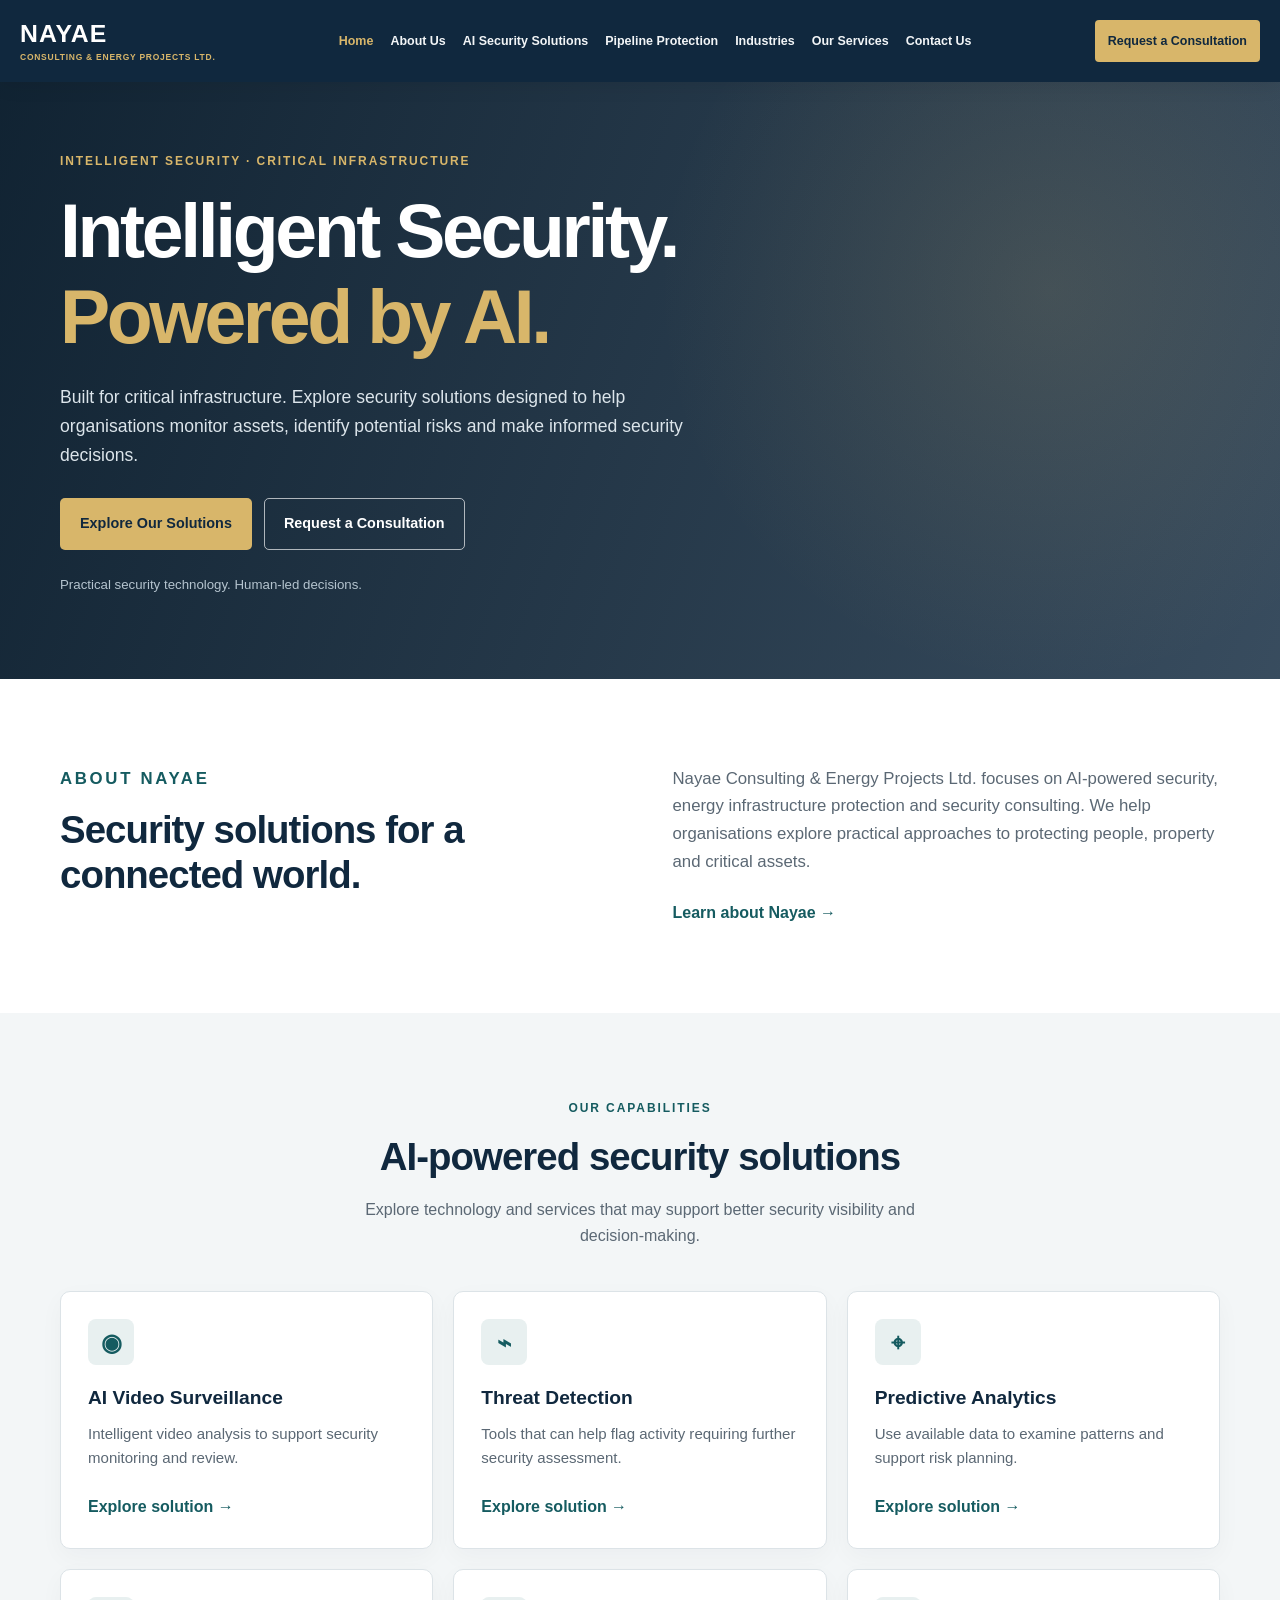
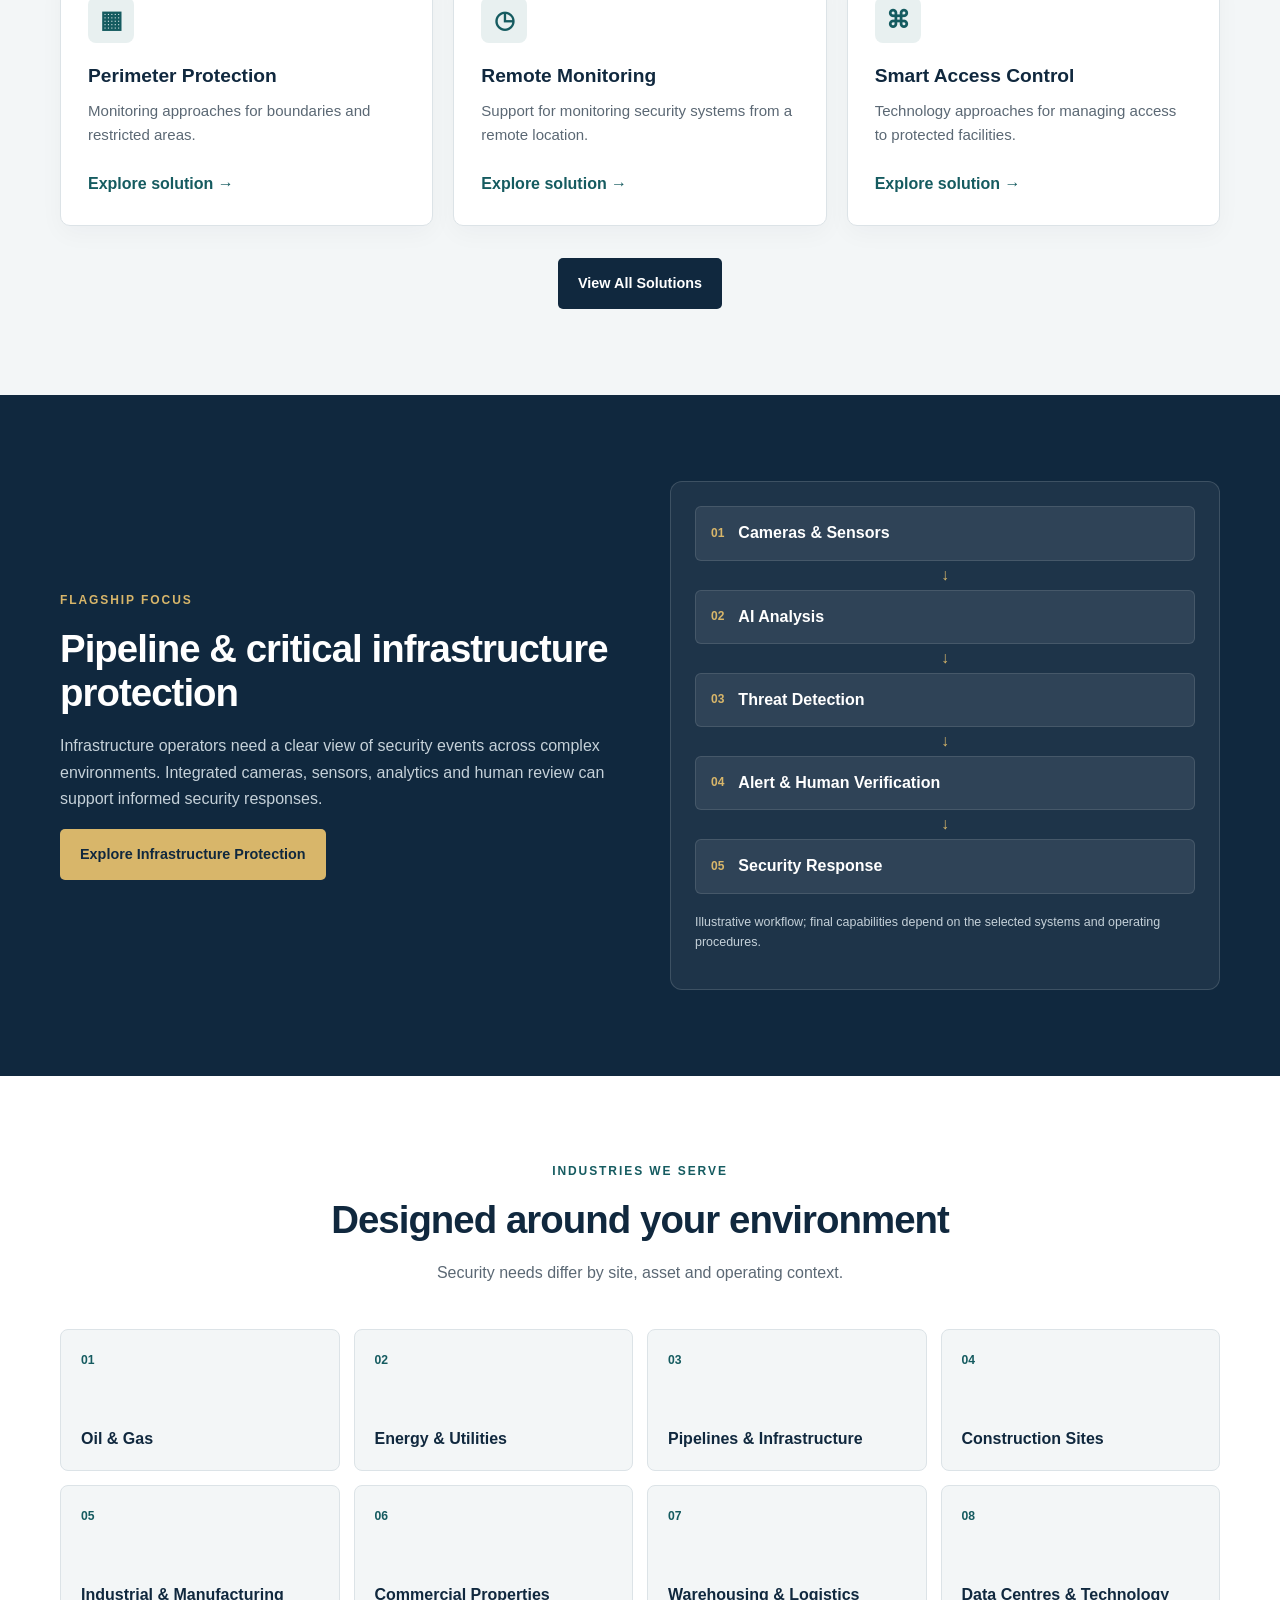
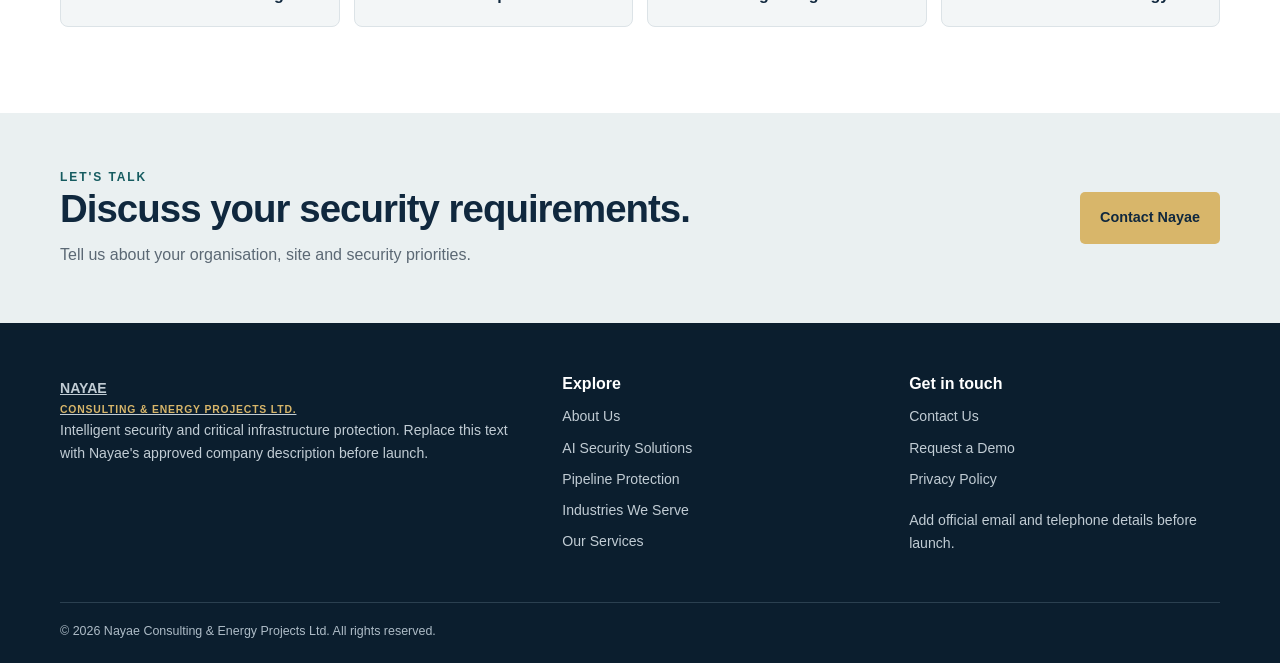
==== index.html @ 6b5c89f4 "Company Website" ====
<!DOCTYPE html>
<html lang="en">
<head>
  <meta charset="UTF-8">
  <meta name="viewport" content="width=device-width, initial-scale=1.0">
  <meta name="description" content="Nayae Consulting & Energy Projects Ltd. — AI-powered security solutions and critical infrastructure protection.">
  <title>Nayae Consulting & Energy Projects Ltd. | Intelligent Security</title>
  <link rel="stylesheet" href="style.css">
  <script src="script.js" defer></script>
</head>
<body>
  <div id="site-header"></div>
  <main>
    <section class="hero">
      <div class="hero-shade"></div>
      <div class="container hero-content">
        <p class="eyebrow">INTELLIGENT SECURITY · CRITICAL INFRASTRUCTURE</p>
        <h1>Intelligent Security.<br><span>Powered by AI.</span></h1>
        <p class="hero-copy">Built for critical infrastructure. Explore security solutions designed to help organisations monitor assets, identify potential risks and make informed security decisions.</p>
        <div class="button-row">
          <a class="button button-gold" href="solutions.html">Explore Our Solutions</a>
          <a class="button button-outline" href="contact.html">Request a Consultation</a>
        </div>
        <p class="hero-note">Practical security technology. Human-led decisions.</p>
      </div>
    </section>

    <section class="section">
      <div class="container intro-grid">
        <div>
          <p class="eyebrow">ABOUT NAYAE</p>
          <h2>Security solutions for a connected world.</h2>
        </div>
        <div>
          <p>Nayae Consulting & Energy Projects Ltd. focuses on AI-powered security, energy infrastructure protection and security consulting. We help organisations explore practical approaches to protecting people, property and critical assets.</p>
          <a class="text-link" href="about.html">Learn about Nayae <span aria-hidden="true">→</span></a>
        </div>
      </div>
    </section>

    <section class="section section-light">
      <div class="container">
        <div class="section-heading">
          <p class="eyebrow">OUR CAPABILITIES</p>
          <h2>AI-powered security solutions</h2>
          <p>Explore technology and services that may support better security visibility and decision-making.</p>
        </div>
        <div class="card-grid">
          <article class="service-card"><div class="card-icon">◉</div><h3>AI Video Surveillance</h3><p>Intelligent video analysis to support security monitoring and review.</p><a href="solutions.html" class="text-link">Explore solution →</a></article>
          <article class="service-card"><div class="card-icon">⌁</div><h3>Threat Detection</h3><p>Tools that can help flag activity requiring further security assessment.</p><a href="solutions.html" class="text-link">Explore solution →</a></article>
          <article class="service-card"><div class="card-icon">⌖</div><h3>Predictive Analytics</h3><p>Use available data to examine patterns and support risk planning.</p><a href="solutions.html" class="text-link">Explore solution →</a></article>
          <article class="service-card"><div class="card-icon">▦</div><h3>Perimeter Protection</h3><p>Monitoring approaches for boundaries and restricted areas.</p><a href="solutions.html" class="text-link">Explore solution →</a></article>
          <article class="service-card"><div class="card-icon">◷</div><h3>Remote Monitoring</h3><p>Support for monitoring security systems from a remote location.</p><a href="solutions.html" class="text-link">Explore solution →</a></article>
          <article class="service-card"><div class="card-icon">⌘</div><h3>Smart Access Control</h3><p>Technology approaches for managing access to protected facilities.</p><a href="solutions.html" class="text-link">Explore solution →</a></article>
        </div>
        <div class="centered"><a class="button button-dark" href="solutions.html">View All Solutions</a></div>
      </div>
    </section>

    <section class="section pipeline-feature">
      <div class="container split">
        <div>
          <p class="eyebrow">FLAGSHIP FOCUS</p>
          <h2>Pipeline & critical infrastructure protection</h2>
          <p>Infrastructure operators need a clear view of security events across complex environments. Integrated cameras, sensors, analytics and human review can support informed security responses.</p>
          <a class="button button-gold" href="pipeline.html">Explore Infrastructure Protection</a>
        </div>
        <div class="workflow" aria-label="Conceptual security workflow">
          <div class="workflow-step"><span>01</span> Cameras &amp; Sensors</div><div class="workflow-arrow">↓</div>
          <div class="workflow-step"><span>02</span> AI Analysis</div><div class="workflow-arrow">↓</div>
          <div class="workflow-step"><span>03</span> Threat Detection</div><div class="workflow-arrow">↓</div>
          <div class="workflow-step"><span>04</span> Alert &amp; Human Verification</div><div class="workflow-arrow">↓</div>
          <div class="workflow-step"><span>05</span> Security Response</div>
          <p class="small-note">Illustrative workflow; final capabilities depend on the selected systems and operating procedures.</p>
        </div>
      </div>
    </section>

    <section class="section">
      <div class="container">
        <div class="section-heading">
          <p class="eyebrow">INDUSTRIES WE SERVE</p>
          <h2>Designed around your environment</h2>
          <p>Security needs differ by site, asset and operating context.</p>
        </div>
        <div class="industry-grid">
          <a class="industry-card" href="industries.html"><span>01</span><strong>Oil &amp; Gas</strong></a>
          <a class="industry-card" href="industries.html"><span>02</span><strong>Energy &amp; Utilities</strong></a>
          <a class="industry-card" href="industries.html"><span>03</span><strong>Pipelines &amp; Infrastructure</strong></a>
          <a class="industry-card" href="industries.html"><span>04</span><strong>Construction Sites</strong></a>
          <a class="industry-card" href="industries.html"><span>05</span><strong>Industrial &amp; Manufacturing</strong></a>
          <a class="industry-card" href="industries.html"><span>06</span><strong>Commercial Properties</strong></a>
          <a class="industry-card" href="industries.html"><span>07</span><strong>Warehousing &amp; Logistics</strong></a>
          <a class="industry-card" href="industries.html"><span>08</span><strong>Data Centres &amp; Technology</strong></a>
        </div>
      </div>
    </section>

    <section class="cta-band">
      <div class="container cta-inner">
        <div><p class="eyebrow">LET'S TALK</p><h2>Discuss your security requirements.</h2><p>Tell us about your organisation, site and security priorities.</p></div>
        <a class="button button-gold" href="contact.html">Contact Nayae</a>
      </div>
    </section>
  </main>
  <div id="site-footer"></div>
</body>
</html>
---- style.css ----
/* NAYAE WEBSITE — shared styles */
:root {
  --navy: #10283e;
  --navy-2: #173b50;
  --teal: #155b60;
  --gold: #d8b66a;
  --ink: #26323d;
  --muted: #5b6874;
  --paper: #ffffff;
  --light: #f3f6f7;
  --line: #dce3e7;
  --radius: 10px;
  --shadow: 0 14px 40px rgba(16, 40, 62, .09);
}
* { box-sizing: border-box; }
html { scroll-behavior: smooth; }
body { margin: 0; font-family: Arial, Helvetica, sans-serif; color: var(--ink); line-height: 1.65; background: var(--paper); }
a { color: inherit; }
img { max-width: 100%; display: block; }
.container { width: min(1160px, calc(100% - 40px)); margin-inline: auto; }
.narrow { max-width: 900px; }
h1, h2, h3, p { margin-top: 0; }
h1, h2, h3 { line-height: 1.15; color: var(--navy); }
h1 { font-size: clamp(2.5rem, 6vw, 4.7rem); letter-spacing: -.045em; margin-bottom: 22px; }
h2 { font-size: clamp(1.8rem, 3vw, 2.8rem); letter-spacing: -.025em; margin-bottom: 18px; }
h3 { font-size: 1.2rem; margin-bottom: 12px; }
p { color: var(--muted); }
.eyebrow { color: var(--teal); font-size: .75rem; font-weight: 800; letter-spacing: .16em; margin-bottom: 16px; }
.button-row { display: flex; flex-wrap: wrap; gap: 12px; margin-top: 28px; }
.button { display: inline-flex; justify-content: center; align-items: center; padding: 13px 19px; border-radius: 5px; border: 1px solid transparent; text-decoration: none; font-weight: 700; font-size: .9rem; cursor: pointer; transition: transform .18s ease, background .18s ease; }
.button:hover { transform: translateY(-2px); }
.button-gold { background: var(--gold); color: var(--navy); }
.button-dark { background: var(--navy); color: white; }
.button-outline { border-color: rgba(255,255,255,.65); color: white; background: transparent; }
.text-link { display: inline-block; margin-top: 8px; text-decoration: none; color: var(--teal); font-weight: 700; }
.text-link:hover { text-decoration: underline; }
.centered { text-align: center; margin-top: 32px; }

/* Shared header and footer injected by script.js */
.site-header { position: sticky; top: 0; z-index: 50; background: var(--navy); color: white; box-shadow: 0 4px 18px rgba(0,0,0,.08); }
.navbar { width: min(1280px, calc(100% - 40px)); min-height: 82px; margin: auto; display: flex; align-items: center; justify-content: space-between; gap: 26px; }
.logo { color: white; text-decoration: none; font-size: 1.55rem; font-weight: 800; letter-spacing: .04em; line-height: 1.1; flex-shrink: 0; }
.logo span { display: block; color: var(--gold); font-size: .53rem; letter-spacing: .09em; margin-top: 6px; }
.nav-links { display: flex; align-items: center; justify-content: center; flex-wrap: wrap; gap: 17px; }
.nav-links a { color: #f2f5f7; text-decoration: none; font-size: .78rem; font-weight: 600; }
.nav-links a:hover, .nav-links a[aria-current="page"] { color: var(--gold); }
.nav-cta { flex-shrink: 0; background: var(--gold); color: var(--navy); padding: 11px 13px; border-radius: 4px; font-size: .78rem; font-weight: 800; text-decoration: none; }
.menu-toggle { display: none; color: white; background: transparent; border: 1px solid #526575; padding: 8px 10px; border-radius: 5px; font-size: 1.2rem; }
.site-footer { background: #0b1e2e; color: white; padding: 52px 0 22px; }
.footer-grid { display: grid; grid-template-columns: 1.5fr 1fr 1fr; gap: 36px; }
.footer-brand { color: white; font-size: 1.35rem; font-weight: 800; }
.footer-brand span { display: block; font-size: .65rem; letter-spacing: .08em; color: var(--gold); }
.site-footer p, .site-footer a { color: #c1ccd4; font-size: .88rem; }
.site-footer h3 { color: white; font-size: 1rem; }
.footer-links { display: grid; gap: 8px; }
.footer-links a { text-decoration: none; }
.footer-links a:hover { color: var(--gold); }
.footer-bottom { border-top: 1px solid #2b4050; margin-top: 32px; padding-top: 18px; font-size: .78rem; color: #aebcc7; }

/* Homepage hero */
.hero { position: relative; min-height: 570px; display: flex; align-items: center; color: white; overflow: hidden; background: linear-gradient(110deg, rgba(9,28,44,.97), rgba(16,40,62,.83)), url("https://images.unsplash.com/photo-1518770660439-4636190af475?auto=format&fit=crop&w=1800&q=80") center/cover; }
.hero-shade { position: absolute; inset: 0; background: radial-gradient(circle at 82% 35%, rgba(216,182,106,.13), transparent 35%); }
.hero-content { position: relative; z-index: 1; padding-top: 70px; padding-bottom: 70px; }
.hero .eyebrow { color: var(--gold); }
.hero h1 { color: white; max-width: 850px; }
.hero h1 span, .page-hero h1 span { color: var(--gold); }
.hero-copy { color: #dce5eb; max-width: 660px; font-size: 1.1rem; }
.hero-note { color: #b5c4cf; font-size: .83rem; margin-top: 24px; }
.section { padding: 86px 0; }
.section-light { background: var(--light); }
.intro-grid { display: grid; grid-template-columns: 1fr 1fr; gap: 65px; align-items: start; }
.intro-grid p { font-size: 1.05rem; }
.section-heading { max-width: 720px; margin: 0 auto 42px; text-align: center; }
.section-heading > p:last-child { max-width: 600px; margin-inline: auto; }
.card-grid { display: grid; grid-template-columns: repeat(3, minmax(0, 1fr)); gap: 20px; }
.service-card { background: white; border: 1px solid var(--line); border-radius: var(--radius); padding: 27px; box-shadow: 0 8px 24px rgba(16,40,62,.035); }
.service-card p { font-size: .94rem; }
.service-card h2 { font-size: 1.35rem; }
.card-icon { display: grid; place-items: center; width: 46px; height: 46px; border-radius: 8px; background: #e8f0f0; color: var(--teal); font-size: 1.5rem; font-weight: 800; margin-bottom: 22px; }
.pipeline-feature { background: #10283e; color: white; }
.pipeline-feature h2 { color: white; }
.pipeline-feature p { color: #c5d1d9; }
.pipeline-feature .eyebrow { color: var(--gold); }
.split { display: grid; grid-template-columns: 1fr 1fr; align-items: center; gap: 60px; }
.workflow { background: rgba(255,255,255,.06); border: 1px solid rgba(255,255,255,.14); border-radius: 12px; padding: 24px; }
.workflow-step { display: flex; align-items: center; gap: 14px; background: rgba(255,255,255,.08); border: 1px solid rgba(255,255,255,.11); border-radius: 6px; padding: 13px 15px; color: white; font-weight: 700; }
.workflow-step span { color: var(--gold); font-size: .75rem; }
.workflow-arrow { color: var(--gold); text-align: center; line-height: 1.8; }
.small-note { font-size: .78rem; margin-top: 18px; }
.industry-grid { display: grid; grid-template-columns: repeat(4, minmax(0,1fr)); gap: 14px; }
.industry-card { display: flex; flex-direction: column; justify-content: space-between; min-height: 142px; padding: 20px; background: var(--light); border: 1px solid var(--line); border-radius: 8px; text-decoration: none; transition: background .18s, transform .18s; }
.industry-card:hover { background: #e7eeee; transform: translateY(-3px); }
.industry-card span, .industry-detail > span { color: var(--teal); font-size: .76rem; font-weight: 800; }
.industry-card strong { color: var(--navy); line-height: 1.3; }
.cta-band { background: #eaf0f1; padding: 55px 0; }
.cta-inner { display: flex; align-items: center; justify-content: space-between; gap: 30px; }
.cta-inner h2 { margin-bottom: 10px; }
.cta-inner p { margin-bottom: 0; }

/* Inner pages */
.page-hero { background: linear-gradient(115deg, #10283e, #173b50); padding: 86px 0 80px; color: white; }
.page-hero h1 { color: white; max-width: 850px; }
.page-hero p:not(.eyebrow) { color: #d0dbe2; max-width: 680px; font-size: 1.08rem; }
.page-hero .eyebrow { color: var(--gold); }
.page-hero-compact { padding: 65px 0 58px; }
.value-grid { display: grid; grid-template-columns: repeat(3,1fr); gap: 18px; margin-top: 35px; }
.industry-detail-grid { display: grid; grid-template-columns: repeat(2,1fr); gap: 18px; }
.industry-detail { padding: 26px; border: 1px solid var(--line); border-radius: 8px; }
.industry-detail h2 { font-size: 1.4rem; margin-top: 12px; }
.industry-detail p { margin-bottom: 0; }

/* Forms */
.contact-grid { display: grid; grid-template-columns: .85fr 1.15fr; gap: 65px; align-items: start; }
.contact-info { display: grid; gap: 18px; margin: 28px 0; }
.contact-info p { margin: 3px 0 0; color: var(--ink); }
.info-label { color: var(--teal); font-size: .78rem; font-weight: 800; text-transform: uppercase; letter-spacing: .07em; }
.contact-form { padding: 30px; background: white; border: 1px solid var(--line); border-radius: 10px; box-shadow: var(--shadow); }
.contact-form label { display: block; margin: 15px 0 7px; color: var(--navy); font-size: .87rem; font-weight: 700; }
.contact-form label:first-child { margin-top: 0; }
.contact-form label span { color: #b04b3c; }
.contact-form input:not([type="checkbox"]), .contact-form select, .contact-form textarea { display: block; width: 100%; border: 1px solid #cbd5dc; border-radius: 5px; padding: 12px; background: #fff; color: var(--ink); font: inherit; }
.contact-form input:focus, .contact-form select:focus, .contact-form textarea:focus { outline: 2px solid #a6c5c7; border-color: var(--teal); }
.contact-form textarea { resize: vertical; }
.contact-form .consent { display: flex; align-items: flex-start; gap: 9px; font-weight: 400; color: var(--muted); font-size: .8rem; }
.consent input { margin-top: 5px; }
.form-status { margin: 14px 0 0; font-size: .9rem; font-weight: 700; }
.notice { padding: 18px; background: #fff7e5; border-left: 4px solid var(--gold); border-radius: 4px; color: var(--ink); font-size: .9rem; }

@media (max-width: 1080px) {
  .navbar { flex-wrap: wrap; padding: 15px 0; }
  .nav-links { order: 3; width: 100%; }
  .nav-cta { margin-left: auto; }
}
@media (max-width: 760px) {
  .container { width: min(100% - 32px, 600px); }
  .navbar { width: calc(100% - 32px); min-height: 74px; flex-wrap: nowrap; gap: 12px; }
  .logo { font-size: 1.25rem; }
  .logo span { font-size: .46rem; }
  .menu-toggle { display: inline-block; }
  .nav-cta { display: none; }
  .nav-links { display: none; position: absolute; top: 74px; left: 0; right: 0; width: 100%; padding: 18px 24px 24px; background: var(--navy); flex-direction: column; align-items: stretch; gap: 0; box-shadow: 0 12px 18px rgba(0,0,0,.16); }
  .nav-links.is-open { display: flex; }
  .nav-links a { padding: 12px 0; border-bottom: 1px solid rgba(255,255,255,.12); font-size: .92rem; }
  .hero { min-height: 540px; }
  .hero-content { padding-top: 58px; padding-bottom: 58px; }
  .section { padding: 62px 0; }
  .intro-grid, .split, .contact-grid { grid-template-columns: 1fr; gap: 28px; }
  .card-grid { grid-template-columns: repeat(2, minmax(0,1fr)); }
  .industry-grid { grid-template-columns: repeat(2, minmax(0,1fr)); }
  .value-grid { grid-template-columns: 1fr; }
  .industry-detail-grid { grid-template-columns: 1fr; }
  .cta-inner { align-items: flex-start; flex-direction: column; }
  .footer-grid { grid-template-columns: 1fr 1fr; gap: 26px; }
  .footer-grid > :first-child { grid-column: 1 / -1; }
}
@media (max-width: 460px) {
  .card-grid { grid-template-columns: 1fr; }
  .industry-grid { grid-template-columns: 1fr 1fr; gap: 9px; }
  .industry-card { padding: 14px; min-height: 120px; font-size: .9rem; }
  .button-row .button { width: 100%; }
  .contact-form { padding: 20px; }
  .footer-grid { grid-template-columns: 1fr; }
  .footer-grid > :first-child { grid-column: auto; }
}
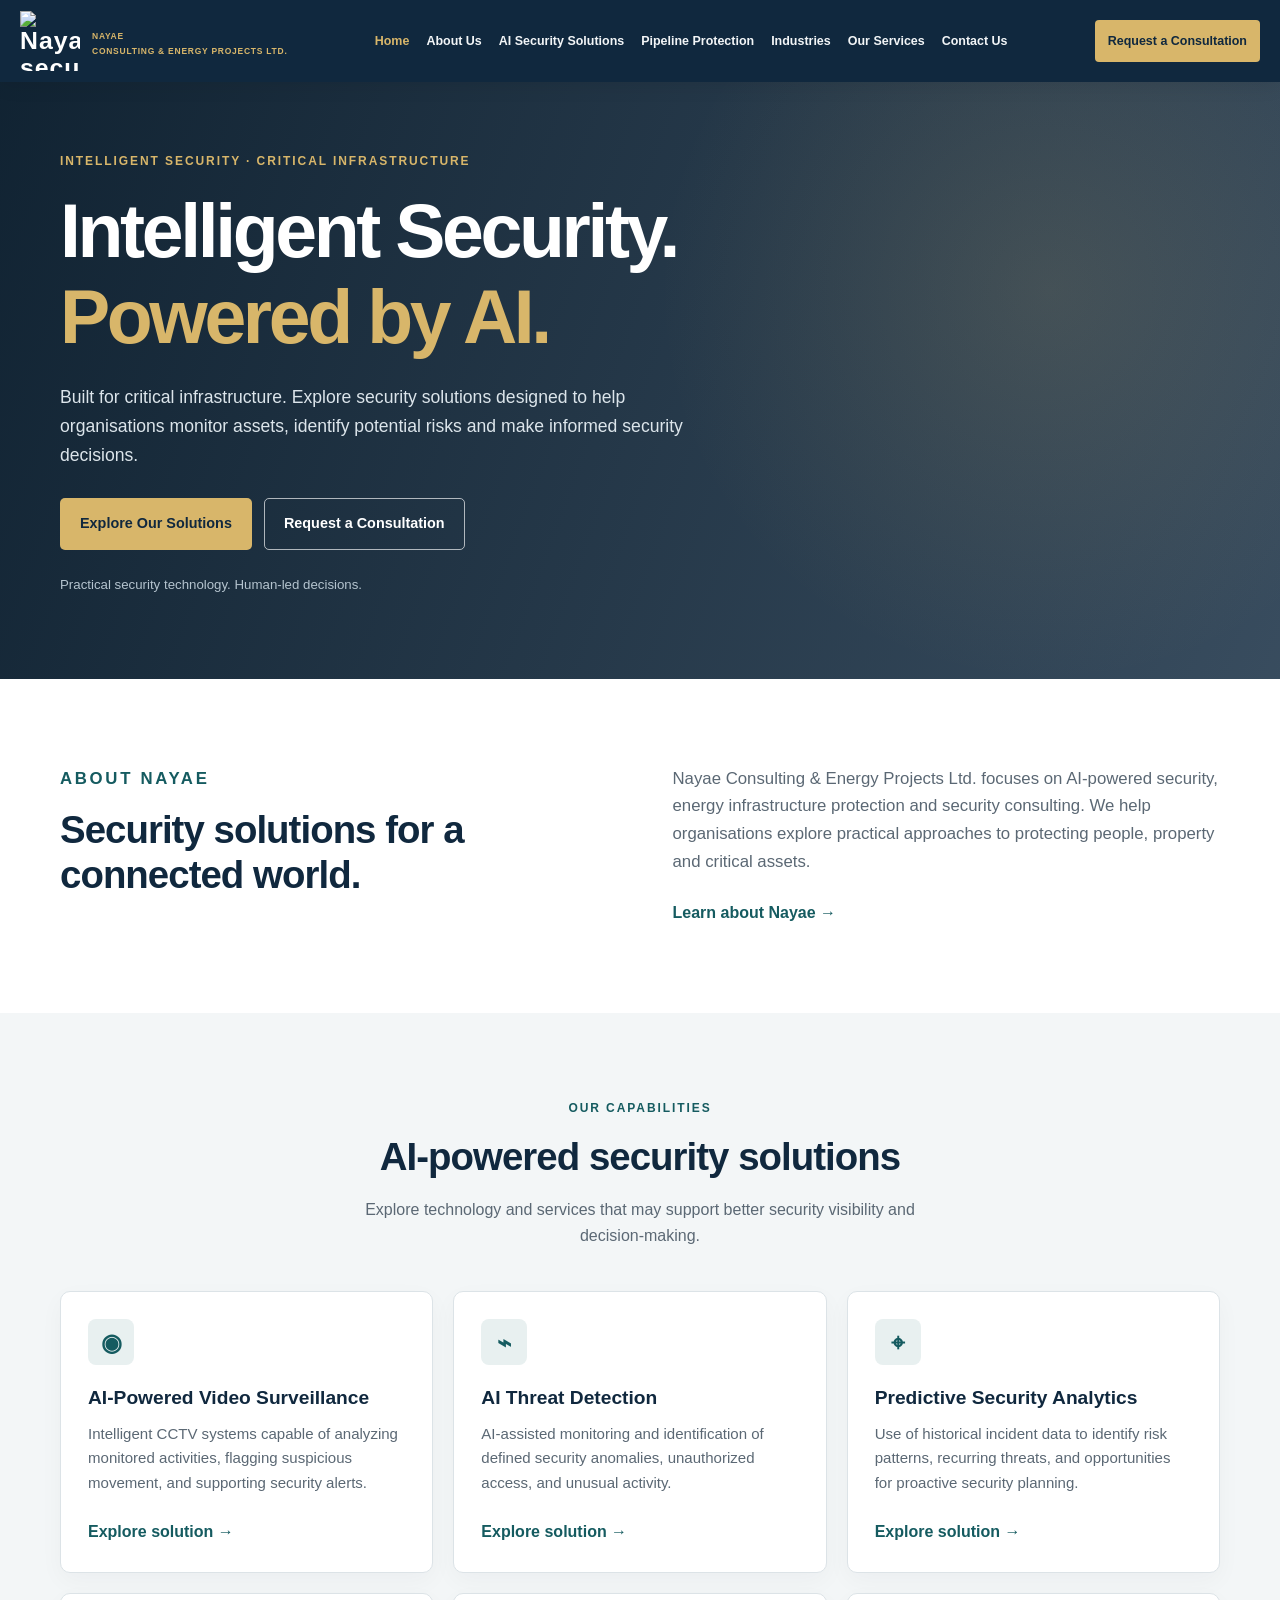
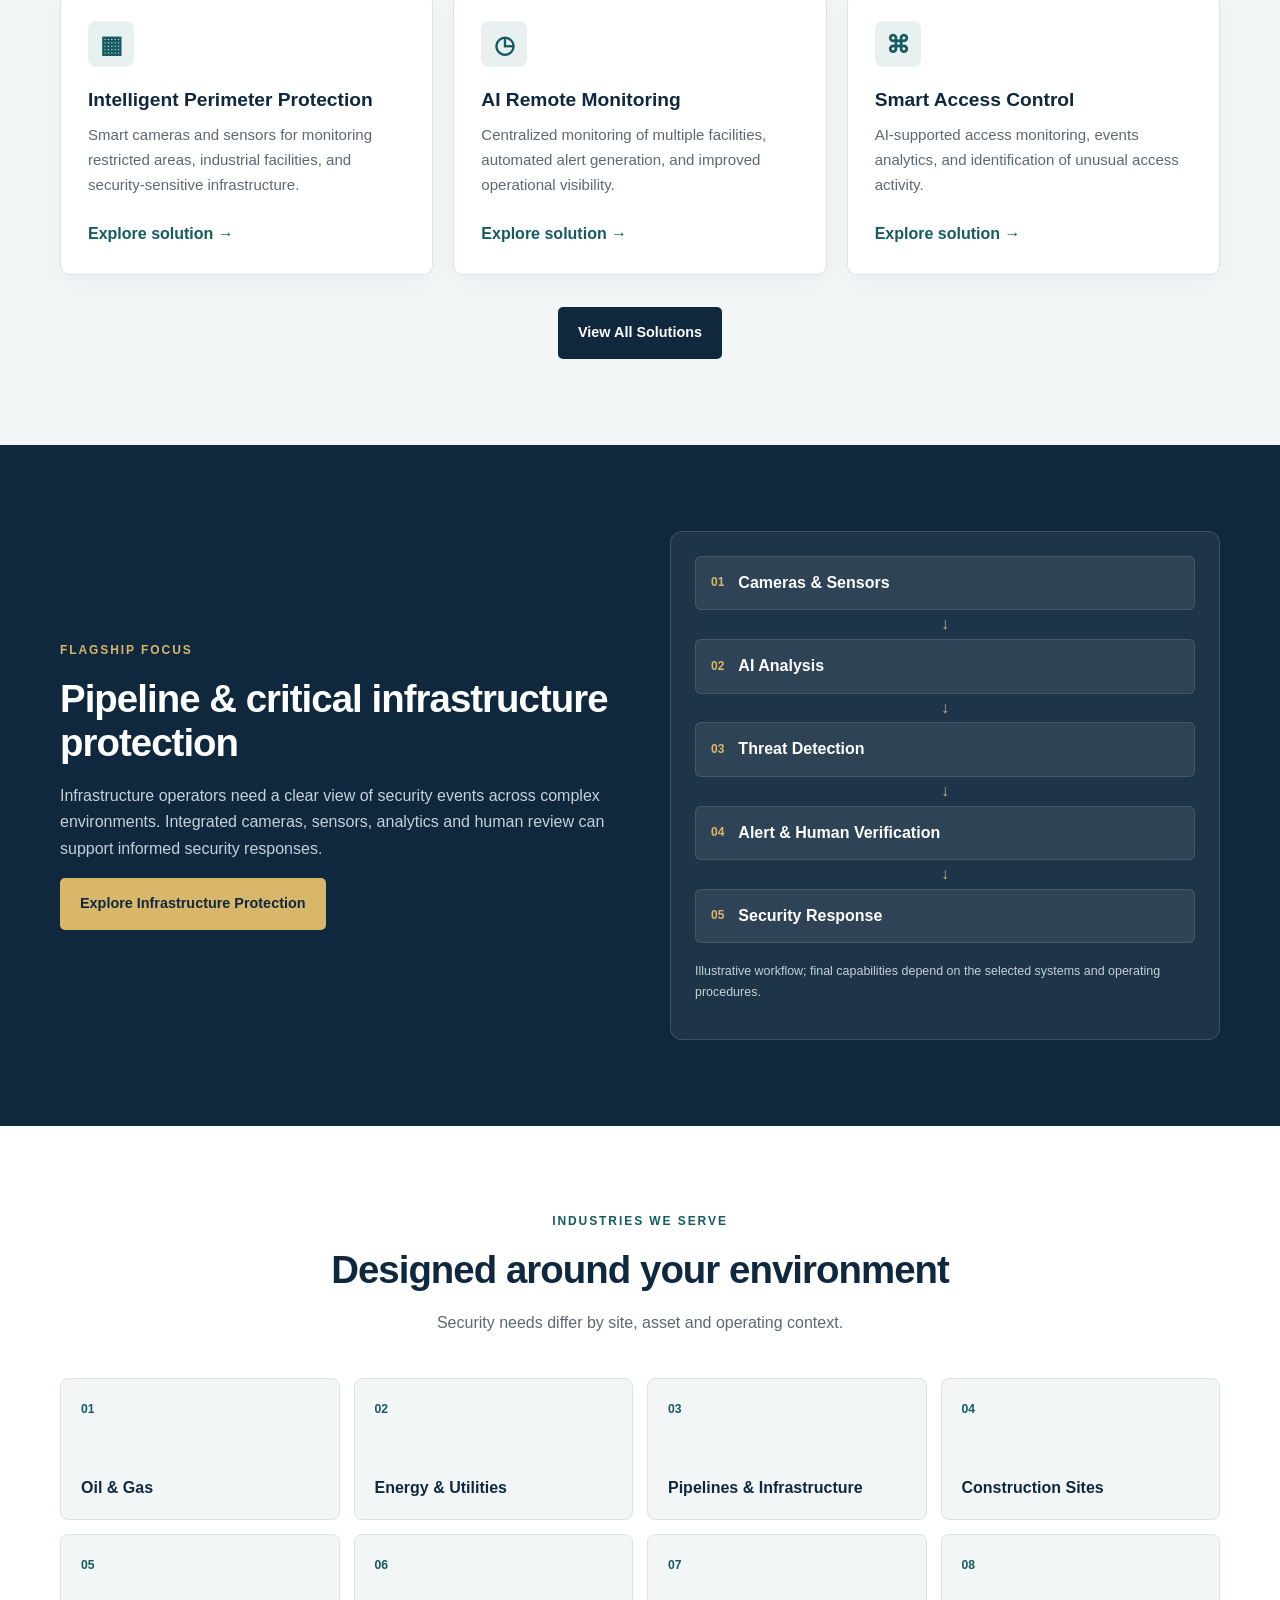
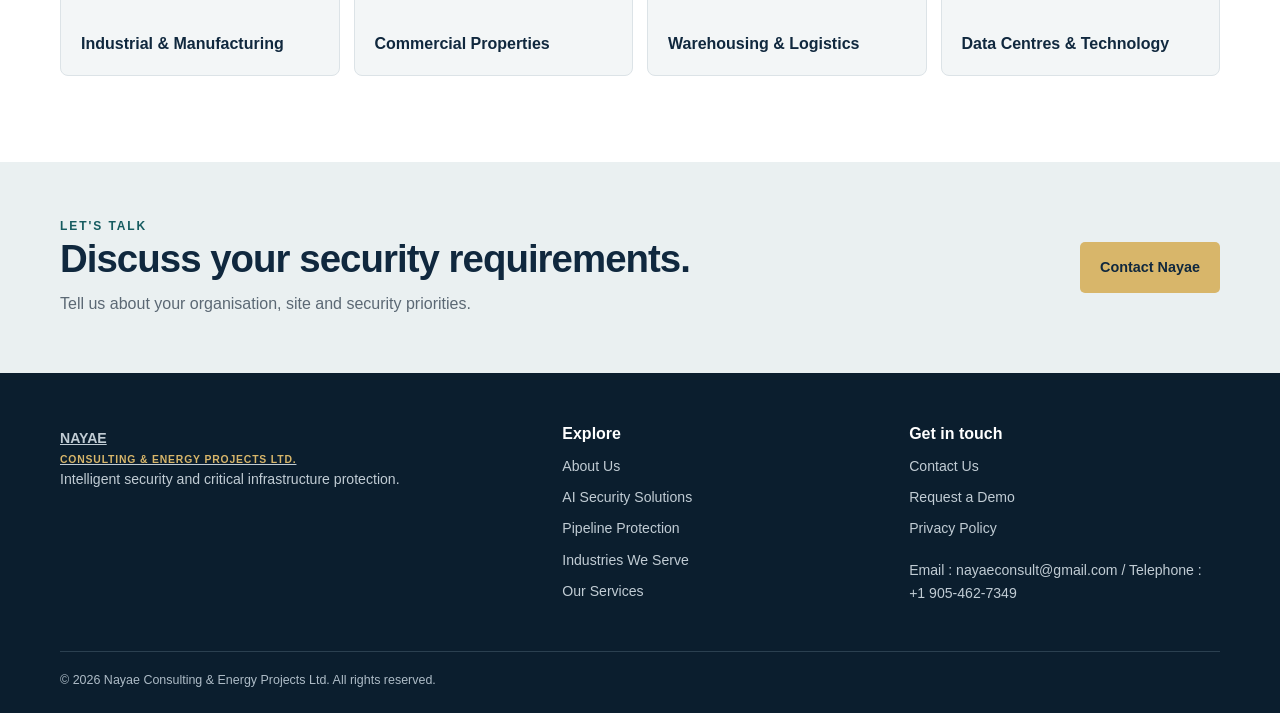
==== commit ee4d2f5a: "Nayae Website" ====
--- a/index.html
+++ b/index.html
@@ -46,12 +46,12 @@
           <p>Explore technology and services that may support better security visibility and decision-making.</p>
         </div>
         <div class="card-grid">
-          <article class="service-card"><div class="card-icon">◉</div><h3>AI Video Surveillance</h3><p>Intelligent video analysis to support security monitoring and review.</p><a href="solutions.html" class="text-link">Explore solution →</a></article>
-          <article class="service-card"><div class="card-icon">⌁</div><h3>Threat Detection</h3><p>Tools that can help flag activity requiring further security assessment.</p><a href="solutions.html" class="text-link">Explore solution →</a></article>
-          <article class="service-card"><div class="card-icon">⌖</div><h3>Predictive Analytics</h3><p>Use available data to examine patterns and support risk planning.</p><a href="solutions.html" class="text-link">Explore solution →</a></article>
-          <article class="service-card"><div class="card-icon">▦</div><h3>Perimeter Protection</h3><p>Monitoring approaches for boundaries and restricted areas.</p><a href="solutions.html" class="text-link">Explore solution →</a></article>
-          <article class="service-card"><div class="card-icon">◷</div><h3>Remote Monitoring</h3><p>Support for monitoring security systems from a remote location.</p><a href="solutions.html" class="text-link">Explore solution →</a></article>
-          <article class="service-card"><div class="card-icon">⌘</div><h3>Smart Access Control</h3><p>Technology approaches for managing access to protected facilities.</p><a href="solutions.html" class="text-link">Explore solution →</a></article>
+          <article class="service-card"><div class="card-icon">◉</div><h3>AI-Powered Video Surveillance</h3><p>Intelligent CCTV systems capable of analyzing monitored activities, flagging suspicious movement, and supporting security alerts.</p><a href="solutions.html" class="text-link">Explore solution →</a></article>
+          <article class="service-card"><div class="card-icon">⌁</div><h3>AI Threat Detection</h3><p>AI-assisted monitoring and identification of defined security anomalies, unauthorized access, and unusual activity.</p><a href="solutions.html" class="text-link">Explore solution →</a></article>
+          <article class="service-card"><div class="card-icon">⌖</div><h3>Predictive Security Analytics</h3><p>Use of historical incident data to identify risk patterns, recurring threats, and opportunities for proactive security planning.</p><a href="solutions.html" class="text-link">Explore solution →</a></article>
+          <article class="service-card"><div class="card-icon">▦</div><h3>Intelligent Perimeter Protection</h3><p>Smart cameras and sensors for monitoring restricted areas, industrial facilities, and security-sensitive infrastructure.</p><a href="solutions.html" class="text-link">Explore solution →</a></article>
+          <article class="service-card"><div class="card-icon">◷</div><h3>AI Remote Monitoring</h3><p>Centralized monitoring of multiple facilities, automated alert generation, and improved operational visibility.</p><a href="solutions.html" class="text-link">Explore solution →</a></article>
+          <article class="service-card"><div class="card-icon">⌘</div><h3>Smart Access Control</h3><p>AI-supported access monitoring, events analytics, and identification of unusual access activity.</p><a href="solutions.html" class="text-link">Explore solution →</a></article>
         </div>
         <div class="centered"><a class="button button-dark" href="solutions.html">View All Solutions</a></div>
       </div>
--- a/style.css
+++ b/style.css
@@ -1,4 +1,4 @@
-/* NAYAE WEBSITE — shared styles */
+/* NAYAE WEBSITE — shared styles*/
 :root {
   --navy: #10283e;
   --navy-2: #173b50;
@@ -162,3 +162,17 @@
   .footer-grid { grid-template-columns: 1fr; }
   .footer-grid > :first-child { grid-column: auto; }
 }
+.logo {
+  display: flex;
+  align-items: center;
+  gap: 12px;
+  text-decoration: none;
+}
+.logo-image {
+  width: 60px;
+  height: 60px;
+  object-fit: contain;
+  flex-shrink: 0;
+}
+
+
